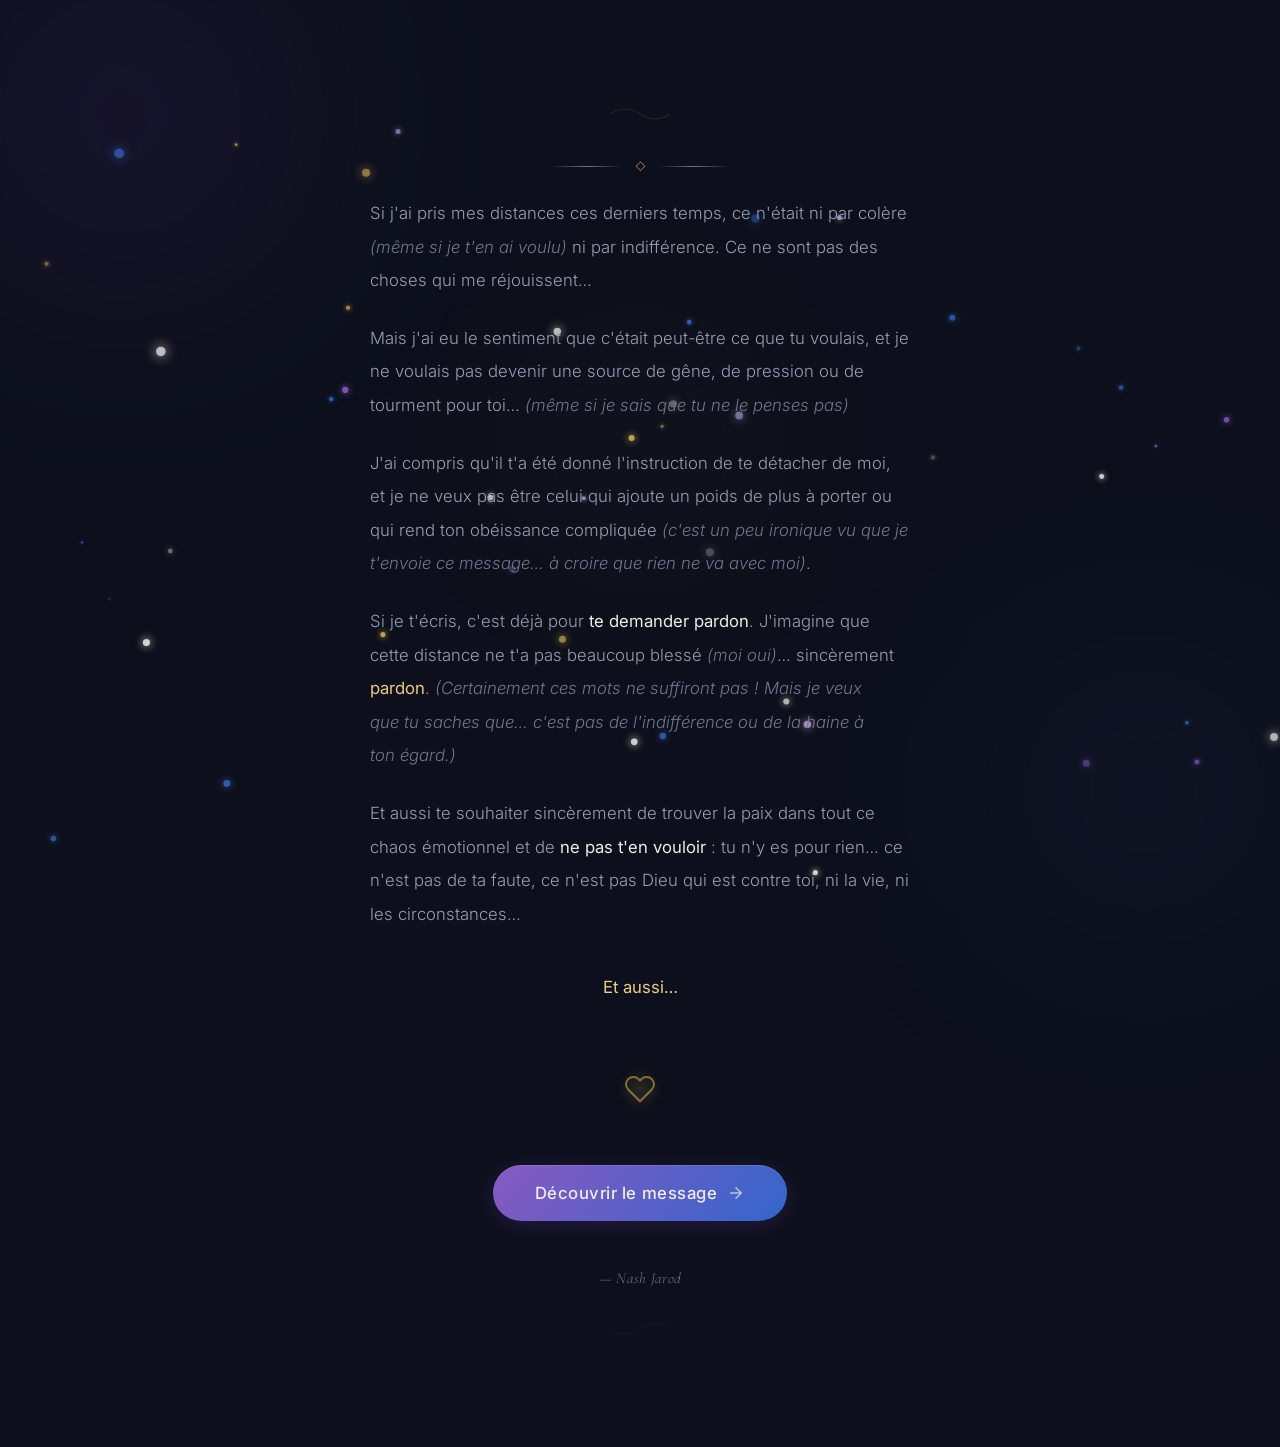
==== message.html @ d1b358be "Add intermediate message page" ====
<!DOCTYPE html>
<html lang="fr">
<head>
    <meta charset="UTF-8">
    <meta name="viewport" content="width=device-width, initial-scale=1.0">
    <title>Ce que j'avais à te dire...</title>
    <meta name="description" content="Un message personnel sincère et touchant.">
    <link rel="preconnect" href="https://fonts.googleapis.com">
    <link rel="preconnect" href="https://fonts.gstatic.com" crossorigin>
    <link href="https://fonts.googleapis.com/css2?family=Cormorant+Garamond:ital,wght@0,300;0,400;0,500;0,600;1,300;1,400&family=Inter:wght@300;400;500&display=swap" rel="stylesheet">
    <link rel="stylesheet" href="style.css">
    <style>
        /* Message page specific styles */
        .message-block {
            font-family: var(--font-body);
            font-weight: 300;
            font-size: clamp(0.95rem, 2.5vw, 1.05rem);
            line-height: 2;
            color: var(--text-secondary);
            max-width: 540px;
            text-align: left;
            margin: 0 auto;
        }

        .message-block p {
            margin-bottom: var(--space-md);
            text-wrap: pretty;
        }

        .message-block .parenthetical {
            color: var(--text-muted);
            font-style: italic;
        }

        .message-block .emphasis {
            color: var(--off-white);
            font-weight: 400;
        }

        .message-block .bold-feel {
            color: var(--gold-light);
            font-weight: 400;
        }
    </style>
</head>
<body>
    <!-- Particle canvas for bokeh / light effects -->
    <canvas id="particles-canvas"></canvas>

    <!-- Soft radial glow overlays -->
    <div class="glow glow-1"></div>
    <div class="glow glow-2"></div>
    <div class="glow glow-3"></div>

    <main class="container">
        <!-- Decorative top flourish -->
        <div class="flourish" aria-hidden="true">
            <svg width="60" height="20" viewBox="0 0 60 20" fill="none">
                <path d="M0 10 Q15 0 30 10 Q45 20 60 10" stroke="url(#goldGrad)" stroke-width="1.2" fill="none" opacity="0.6"/>
                <defs>
                    <linearGradient id="goldGrad" x1="0" y1="0" x2="60" y2="0">
                        <stop offset="0%" stop-color="#c9a84c" stop-opacity="0.3"/>
                        <stop offset="50%" stop-color="#e8d48b" stop-opacity="0.8"/>
                        <stop offset="100%" stop-color="#c9a84c" stop-opacity="0.3"/>
                    </linearGradient>
                </defs>
            </svg>
        </div>

        <!-- Subtle separator -->
        <div class="separator fade-up delay-1" aria-hidden="true">
            <span class="sep-line"></span>
            <span class="sep-diamond">◇</span>
            <span class="sep-line"></span>
        </div>

        <!-- Message blocks -->
        <div class="message-block fade-up delay-2">
            <p>
                Si j'ai pris mes distances ces derniers temps, ce n'était ni par colère <span class="parenthetical">(même si je t'en ai voulu)</span> ni par indifférence. Ce ne sont pas des choses qui me réjouissent…
            </p>

            <p>
                Mais j'ai eu le sentiment que c'était peut-être ce que tu voulais, et je ne voulais pas devenir une source de gêne, de pression ou de tourment pour toi… <span class="parenthetical">(même si je sais que tu ne le penses pas)</span>
            </p>

            <p>
                J'ai compris qu'il t'a été donné l'instruction de te détacher de moi, et je ne veux pas être celui qui ajoute un poids de plus à porter ou qui rend ton obéissance compliquée <span class="parenthetical">(c'est un peu ironique vu que je t'envoie ce message… à croire que rien ne va avec moi)</span>.
            </p>

            <p>
                Si je t'écris, c'est déjà pour <span class="emphasis">te demander pardon</span>. J'imagine que cette distance ne t'a pas beaucoup blessé <span class="parenthetical">(moi oui)</span>… sincèrement <span class="bold-feel">pardon</span>. <span class="parenthetical">(Certainement ces mots ne suffiront pas ! Mais je veux que tu saches que… c'est pas de l'indifférence ou de la haine à ton égard.)</span>
            </p>

            <p>
                Et aussi te souhaiter sincèrement de trouver la paix dans tout ce chaos émotionnel et de <span class="emphasis">ne pas t'en vouloir</span> : tu n'y es pour rien… ce n'est pas de ta faute, ce n'est pas Dieu qui est contre toi, ni la vie, ni les circonstances…
            </p>

            <p class="bold-feel" style="text-align: center; margin-top: var(--space-lg);">
                Et aussi…
            </p>
        </div>

        <!-- Heart icon -->
        <div class="icon-container fade-up delay-3" aria-hidden="true">
            <div class="icon-glow"></div>
            <svg class="heart-icon" width="32" height="32" viewBox="0 0 24 24" fill="none" stroke="currentColor" stroke-width="1.5" stroke-linecap="round" stroke-linejoin="round">
                <path d="M20.84 4.61a5.5 5.5 0 0 0-7.78 0L12 5.67l-1.06-1.06a5.5 5.5 0 0 0-7.78 7.78l1.06 1.06L12 21.23l7.78-7.78 1.06-1.06a5.5 5.5 0 0 0 0-7.78z"/>
            </svg>
        </div>

        <!-- CTA Button -->
        <div class="cta-wrapper fade-up delay-4">
            <a href="https://youtube.com/shorts/BHmHlCQzVkw?si=NHhLkFByhYc4I33e" class="cta-button" id="discover-button" role="button">
                <span class="btn-shimmer"></span>
                <span class="btn-text">Découvrir le message</span>
                <svg class="btn-arrow" width="18" height="18" viewBox="0 0 24 24" fill="none" stroke="currentColor" stroke-width="2" stroke-linecap="round" stroke-linejoin="round">
                    <path d="M5 12h14M12 5l7 7-7 7"/>
                </svg>
            </a>
        </div>

        <!-- Signature -->
        <p class="footer-text fade-up delay-5" id="footer-thanks">
            — Nash Jarod
        </p>

        <!-- Bottom flourish -->
        <div class="flourish bottom-flourish" aria-hidden="true">
            <svg width="60" height="20" viewBox="0 0 60 20" fill="none">
                <path d="M0 10 Q15 20 30 10 Q45 0 60 10" stroke="url(#goldGrad2)" stroke-width="1.2" fill="none" opacity="0.4"/>
                <defs>
                    <linearGradient id="goldGrad2" x1="0" y1="0" x2="60" y2="0">
                        <stop offset="0%" stop-color="#c9a84c" stop-opacity="0.2"/>
                        <stop offset="50%" stop-color="#e8d48b" stop-opacity="0.6"/>
                        <stop offset="100%" stop-color="#c9a84c" stop-opacity="0.2"/>
                    </linearGradient>
                </defs>
            </svg>
        </div>
    </main>

    <script src="script.js"></script>
</body>
</html>
---- style.css ----
/* ============================================================
   DESIGN TOKENS
   ============================================================ */
:root {
    /* Colors */
    --bg-deep:       hsl(230, 35%, 8%);
    --bg-mid:        hsl(240, 28%, 12%);
    --violet-soft:   hsl(265, 40%, 28%);
    --violet-light:  hsl(268, 45%, 55%);
    --blue-night:    hsl(225, 55%, 18%);
    --blue-accent:   hsl(220, 60%, 50%);
    --gold:          hsl(42, 60%, 55%);
    --gold-light:    hsl(42, 70%, 72%);
    --off-white:     hsl(40, 20%, 92%);
    --text-primary:  hsl(40, 15%, 88%);
    --text-secondary:hsl(230, 15%, 65%);
    --text-muted:    hsl(230, 12%, 50%);

    /* Typography */
    --font-display: 'Cormorant Garamond', 'Georgia', serif;
    --font-body:    'Inter', -apple-system, sans-serif;

    /* Spacing */
    --space-xs: 0.5rem;
    --space-sm: 1rem;
    --space-md: 1.5rem;
    --space-lg: 2.5rem;
    --space-xl: 4rem;

    /* Transitions */
    --ease-out-smooth: cubic-bezier(0.22, 1, 0.36, 1);
    --ease-spring:     cubic-bezier(0.34, 1.56, 0.64, 1);
}

/* ============================================================
   RESET & BASE
   ============================================================ */
*,
*::before,
*::after {
    margin: 0;
    padding: 0;
    box-sizing: border-box;
}

html {
    font-size: 16px;
    scroll-behavior: smooth;
    -webkit-font-smoothing: antialiased;
    -moz-osx-font-smoothing: grayscale;
}

body {
    font-family: var(--font-body);
    background: var(--bg-deep);
    color: var(--text-primary);
    min-height: 100vh;
    overflow-x: hidden;
    position: relative;
    display: flex;
    align-items: center;
    justify-content: center;
}

/* ============================================================
   PARTICLE CANVAS
   ============================================================ */
#particles-canvas {
    position: fixed;
    inset: 0;
    width: 100%;
    height: 100%;
    z-index: 0;
    pointer-events: none;
}

/* ============================================================
   GLOW OVERLAYS
   ============================================================ */
.glow {
    position: fixed;
    border-radius: 50%;
    filter: blur(100px);
    pointer-events: none;
    z-index: 0;
}

.glow-1 {
    width: 500px;
    height: 500px;
    top: -15%;
    left: -10%;
    background: radial-gradient(circle, hsla(265, 50%, 35%, 0.25), transparent 70%);
    animation: glowDrift1 18s ease-in-out infinite alternate;
}

.glow-2 {
    width: 400px;
    height: 400px;
    bottom: -10%;
    right: -5%;
    background: radial-gradient(circle, hsla(220, 55%, 30%, 0.2), transparent 70%);
    animation: glowDrift2 22s ease-in-out infinite alternate;
}

.glow-3 {
    width: 300px;
    height: 300px;
    top: 50%;
    left: 50%;
    transform: translate(-50%, -50%);
    background: radial-gradient(circle, hsla(42, 55%, 50%, 0.06), transparent 70%);
    animation: glowPulse 10s ease-in-out infinite;
}

@keyframes glowDrift1 {
    0%   { transform: translate(0, 0) scale(1); }
    100% { transform: translate(60px, 40px) scale(1.15); }
}

@keyframes glowDrift2 {
    0%   { transform: translate(0, 0) scale(1); }
    100% { transform: translate(-50px, -30px) scale(1.1); }
}

@keyframes glowPulse {
    0%, 100% { opacity: 0.4; transform: translate(-50%, -50%) scale(1); }
    50%      { opacity: 0.7; transform: translate(-50%, -50%) scale(1.2); }
}

/* ============================================================
   MAIN CONTAINER
   ============================================================ */
.container {
    position: relative;
    z-index: 1;
    max-width: 640px;
    width: 100%;
    padding: var(--space-xl) var(--space-md);
    margin: var(--space-lg) auto;
    text-align: center;
    display: flex;
    flex-direction: column;
    align-items: center;
    gap: var(--space-md);
}

/* ============================================================
   DECORATIVE FLOURISH
   ============================================================ */
.flourish {
    opacity: 0.7;
    margin-bottom: var(--space-xs);
}

.bottom-flourish {
    margin-top: var(--space-xs);
    margin-bottom: 0;
}

/* ============================================================
   TITLE
   ============================================================ */
.title {
    font-family: var(--font-display);
    font-weight: 400;
    font-size: clamp(1.8rem, 5vw, 2.8rem);
    line-height: 1.3;
    color: var(--off-white);
    letter-spacing: 0.02em;
    text-wrap: balance;
}

.ellipsis {
    color: var(--gold-light);
    font-weight: 300;
}

/* ============================================================
   SEPARATOR
   ============================================================ */
.separator {
    display: flex;
    align-items: center;
    gap: 12px;
    width: 100%;
    max-width: 180px;
}

.sep-line {
    flex: 1;
    height: 1px;
    background: linear-gradient(90deg, transparent, var(--text-muted), transparent);
}

.sep-diamond {
    color: var(--gold);
    font-size: 0.65rem;
    opacity: 0.7;
}

/* ============================================================
   MESSAGE TEXT
   ============================================================ */
.message {
    font-family: var(--font-body);
    font-weight: 300;
    font-size: clamp(0.95rem, 2.5vw, 1.08rem);
    line-height: 1.85;
    color: var(--text-secondary);
    max-width: 520px;
    text-wrap: pretty;
}

.signature {
    font-family: var(--font-display);
    font-weight: 500;
    font-size: clamp(1.2rem, 3vw, 1.5rem);
    color: var(--off-white);
    margin-top: var(--space-md);
    text-align: right;
    font-style: italic;
    letter-spacing: 0.03em;
}

/* ============================================================
   HEART ICON
   ============================================================ */
.icon-container {
    position: relative;
    display: flex;
    align-items: center;
    justify-content: center;
    width: 56px;
    height: 56px;
    margin: var(--space-xs) 0;
}

.icon-glow {
    position: absolute;
    width: 44px;
    height: 44px;
    border-radius: 50%;
    background: radial-gradient(circle, hsla(42, 60%, 55%, 0.15), transparent 70%);
    animation: iconGlow 4s ease-in-out infinite;
}

@keyframes iconGlow {
    0%, 100% { transform: scale(1); opacity: 0.5; }
    50%      { transform: scale(1.5); opacity: 0.8; }
}

.heart-icon {
    color: var(--gold);
    opacity: 0.6;
    animation: heartbeat 4s ease-in-out infinite;
}

@keyframes heartbeat {
    0%, 100% { transform: scale(1); }
    14%      { transform: scale(1.08); }
    28%      { transform: scale(1); }
    42%      { transform: scale(1.05); }
    56%      { transform: scale(1); }
}

/* ============================================================
   CTA BUTTON
   ============================================================ */
.cta-wrapper {
    margin: var(--space-sm) 0;
}

.cta-button {
    position: relative;
    display: inline-flex;
    align-items: center;
    gap: 10px;
    padding: 18px 42px;
    border: none;
    border-radius: 60px;
    background: linear-gradient(135deg, var(--violet-light), var(--blue-accent));
    color: var(--off-white);
    font-family: var(--font-body);
    font-weight: 500;
    font-size: 1.05rem;
    letter-spacing: 0.03em;
    text-decoration: none;
    cursor: pointer;
    overflow: hidden;
    box-shadow:
        0 4px 20px hsla(265, 50%, 40%, 0.3),
        0 1px 3px hsla(0, 0%, 0%, 0.2),
        inset 0 1px 0 hsla(0, 0%, 100%, 0.1);
    transition:
        transform 0.5s var(--ease-spring),
        box-shadow 0.5s var(--ease-out-smooth);
}

.cta-button:hover {
    transform: translateY(-3px) scale(1.03);
    box-shadow:
        0 8px 35px hsla(265, 50%, 40%, 0.45),
        0 2px 8px hsla(0, 0%, 0%, 0.25),
        inset 0 1px 0 hsla(0, 0%, 100%, 0.15);
}

.cta-button:active {
    transform: translateY(-1px) scale(1.01);
    transition-duration: 0.15s;
}

/* Shimmer sweep effect */
.btn-shimmer {
    position: absolute;
    inset: 0;
    background: linear-gradient(
        105deg,
        transparent 30%,
        hsla(0, 0%, 100%, 0.12) 45%,
        hsla(0, 0%, 100%, 0.05) 55%,
        transparent 70%
    );
    transform: translateX(-100%);
    animation: shimmer 5s ease-in-out infinite;
}

@keyframes shimmer {
    0%, 100% { transform: translateX(-100%); }
    40%      { transform: translateX(100%); }
    41%      { transform: translateX(-100%); }
}

.btn-text {
    position: relative;
    z-index: 1;
}

.btn-arrow {
    position: relative;
    z-index: 1;
    opacity: 0.7;
    transition: transform 0.4s var(--ease-spring), opacity 0.3s ease;
}

.cta-button:hover .btn-arrow {
    transform: translateX(4px);
    opacity: 1;
}

/* ============================================================
   FOOTER TEXT
   ============================================================ */
.footer-text {
    font-family: var(--font-display);
    font-weight: 300;
    font-style: italic;
    font-size: 0.95rem;
    color: var(--text-muted);
    letter-spacing: 0.02em;
    margin-top: var(--space-xs);
}

/* ============================================================
   FADE-UP ANIMATIONS (initial state — JS activates them)
   ============================================================ */
.fade-up {
    opacity: 0;
    transform: translateY(28px);
    transition:
        opacity 1s var(--ease-out-smooth),
        transform 1s var(--ease-out-smooth);
}

.fade-up.visible {
    opacity: 1;
    transform: translateY(0);
}

.delay-1 { transition-delay: 0.25s; }
.delay-2 { transition-delay: 0.55s; }
.delay-3 { transition-delay: 0.85s; }
.delay-4 { transition-delay: 1.15s; }
.delay-5 { transition-delay: 1.50s; }

/* ============================================================
   RESPONSIVE
   ============================================================ */
@media (max-width: 640px) {
    .container {
        padding: var(--space-lg) var(--space-sm);
        gap: var(--space-sm);
    }

    .cta-button {
        padding: 16px 34px;
        font-size: 0.98rem;
    }

    .glow-1 { width: 300px; height: 300px; }
    .glow-2 { width: 250px; height: 250px; }
    .glow-3 { width: 200px; height: 200px; }
}

@media (max-width: 380px) {
    .title {
        font-size: 1.6rem;
    }

    .message {
        font-size: 0.92rem;
    }

    .cta-button {
        padding: 14px 28px;
        font-size: 0.92rem;
    }
}

/* ============================================================
   REDUCED MOTION
   ============================================================ */
@media (prefers-reduced-motion: reduce) {
    *,
    *::before,
    *::after {
        animation-duration: 0.01ms !important;
        animation-iteration-count: 1 !important;
        transition-duration: 0.01ms !important;
    }

    .fade-up {
        opacity: 1;
        transform: none;
    }
}
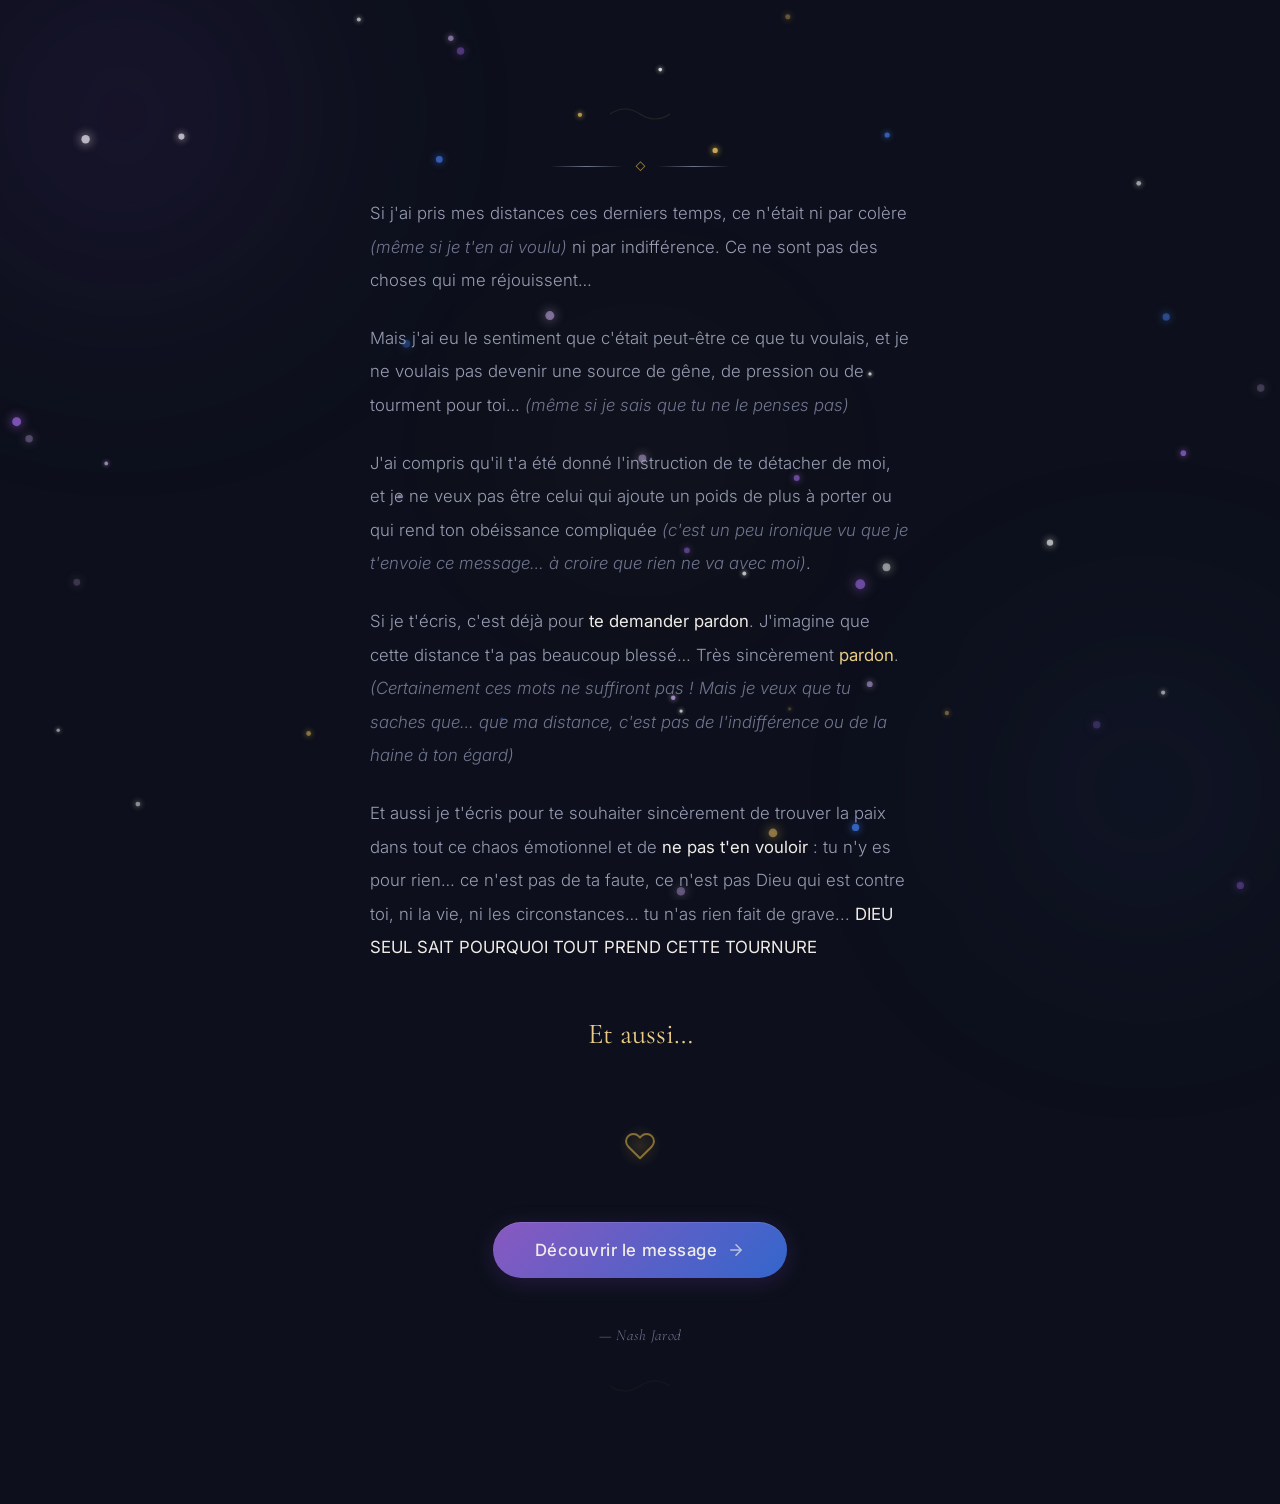
==== commit 1bfe78f5: "Update message text and enlarge Et aussi" ====
--- a/message.html
+++ b/message.html
@@ -89,14 +89,14 @@
             </p>
 
             <p>
-                Si je t'écris, c'est déjà pour <span class="emphasis">te demander pardon</span>. J'imagine que cette distance ne t'a pas beaucoup blessé <span class="parenthetical">(moi oui)</span>… sincèrement <span class="bold-feel">pardon</span>. <span class="parenthetical">(Certainement ces mots ne suffiront pas ! Mais je veux que tu saches que… c'est pas de l'indifférence ou de la haine à ton égard.)</span>
+                Si je t'écris, c'est déjà pour <span class="emphasis">te demander pardon</span>. J'imagine que cette distance t'a pas beaucoup blessé… Très sincèrement <span class="bold-feel">pardon</span>. <span class="parenthetical">(Certainement ces mots ne suffiront pas ! Mais je veux que tu saches que… que ma distance, c'est pas de l'indifférence ou de la haine à ton égard)</span>
             </p>
 
             <p>
-                Et aussi te souhaiter sincèrement de trouver la paix dans tout ce chaos émotionnel et de <span class="emphasis">ne pas t'en vouloir</span> : tu n'y es pour rien… ce n'est pas de ta faute, ce n'est pas Dieu qui est contre toi, ni la vie, ni les circonstances…
+                Et aussi je t'écris pour te souhaiter sincèrement de trouver la paix dans tout ce chaos émotionnel et de <span class="emphasis">ne pas t'en vouloir</span> : tu n'y es pour rien… ce n'est pas de ta faute, ce n'est pas Dieu qui est contre toi, ni la vie, ni les circonstances… tu n'as rien fait de grave... <span class="emphasis">DIEU SEUL SAIT POURQUOI TOUT PREND CETTE TOURNURE</span>
             </p>
 
-            <p class="bold-feel" style="text-align: center; margin-top: var(--space-lg);">
+            <p class="bold-feel" style="text-align: center; margin-top: var(--space-lg); font-size: clamp(1.4rem, 4vw, 1.8rem); font-family: var(--font-display);">
                 Et aussi…
             </p>
         </div>
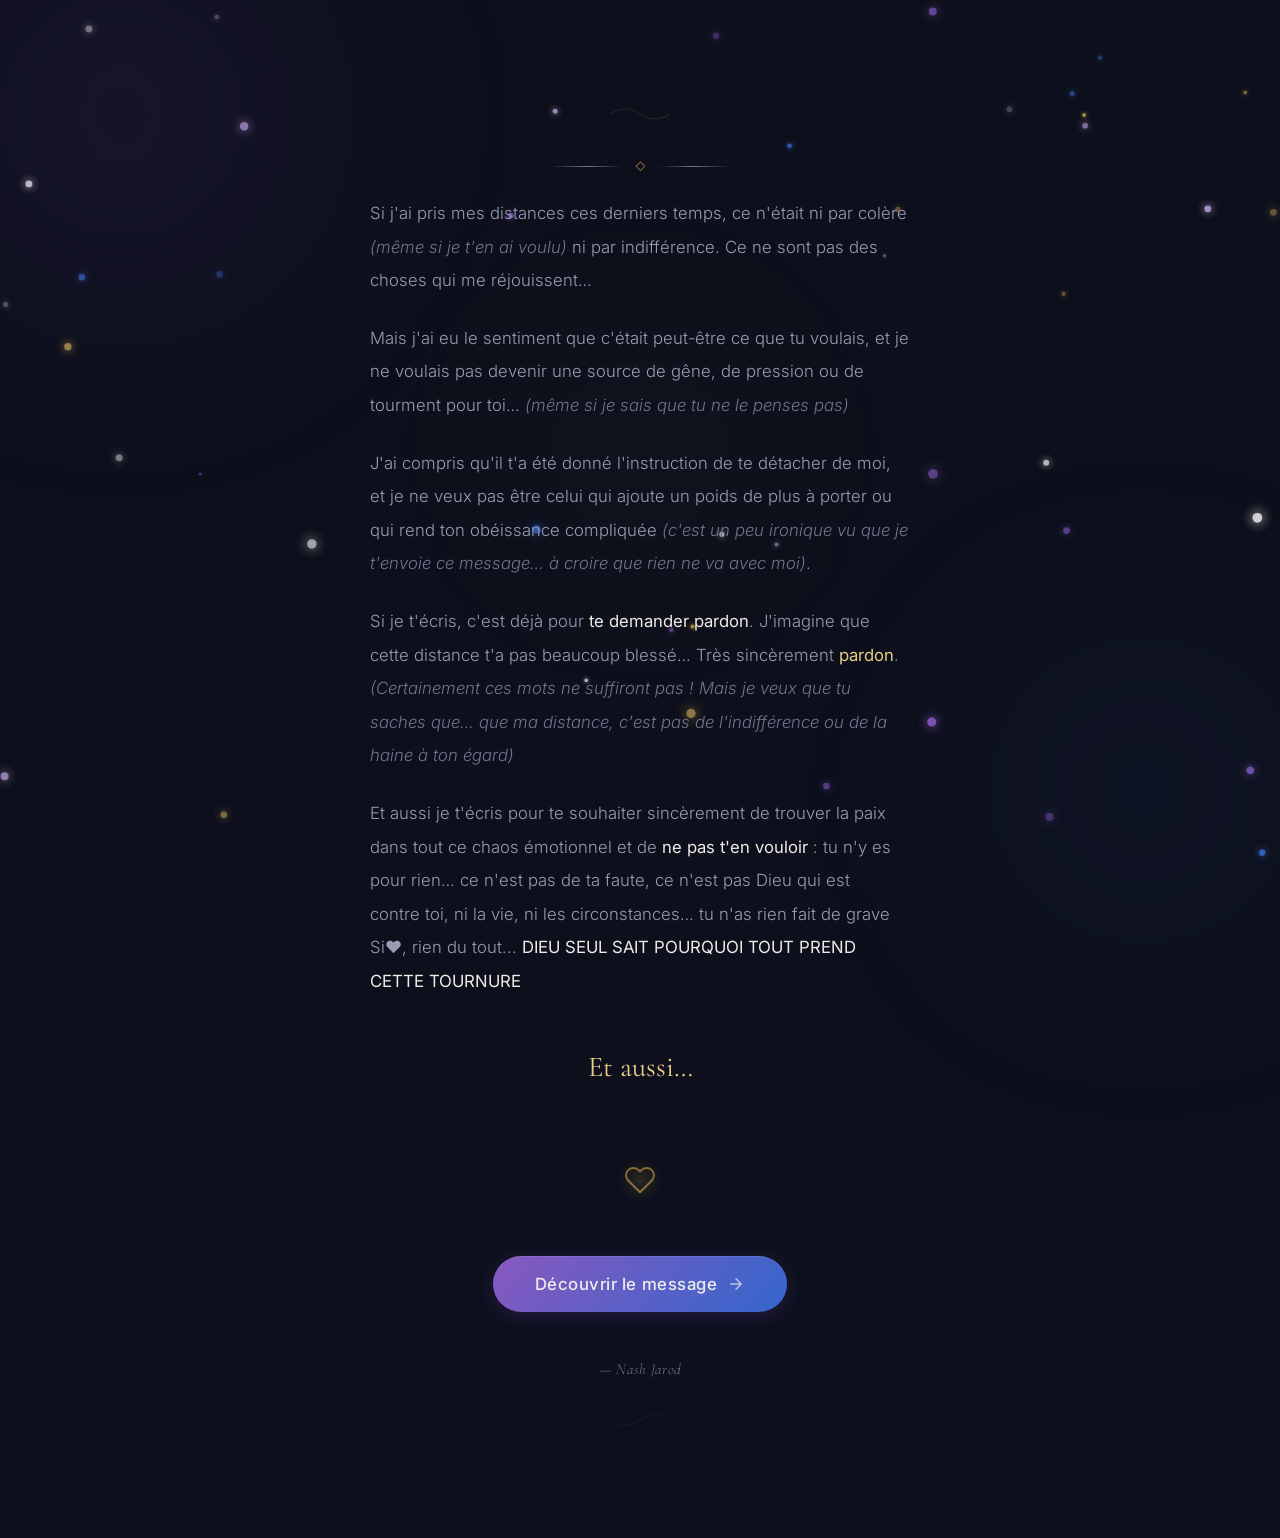
==== commit f5549a88: "Update message text with Si❤️" ====
--- a/message.html
+++ b/message.html
@@ -93,7 +93,7 @@
             </p>
 
             <p>
-                Et aussi je t'écris pour te souhaiter sincèrement de trouver la paix dans tout ce chaos émotionnel et de <span class="emphasis">ne pas t'en vouloir</span> : tu n'y es pour rien… ce n'est pas de ta faute, ce n'est pas Dieu qui est contre toi, ni la vie, ni les circonstances… tu n'as rien fait de grave... <span class="emphasis">DIEU SEUL SAIT POURQUOI TOUT PREND CETTE TOURNURE</span>
+                Et aussi je t'écris pour te souhaiter sincèrement de trouver la paix dans tout ce chaos émotionnel et de <span class="emphasis">ne pas t'en vouloir</span> : tu n'y es pour rien… ce n'est pas de ta faute, ce n'est pas Dieu qui est contre toi, ni la vie, ni les circonstances… tu n'as rien fait de grave Si❤️, rien du tout... <span class="emphasis">DIEU SEUL SAIT POURQUOI TOUT PREND CETTE TOURNURE</span>
             </p>
 
             <p class="bold-feel" style="text-align: center; margin-top: var(--space-lg); font-size: clamp(1.4rem, 4vw, 1.8rem); font-family: var(--font-display);">
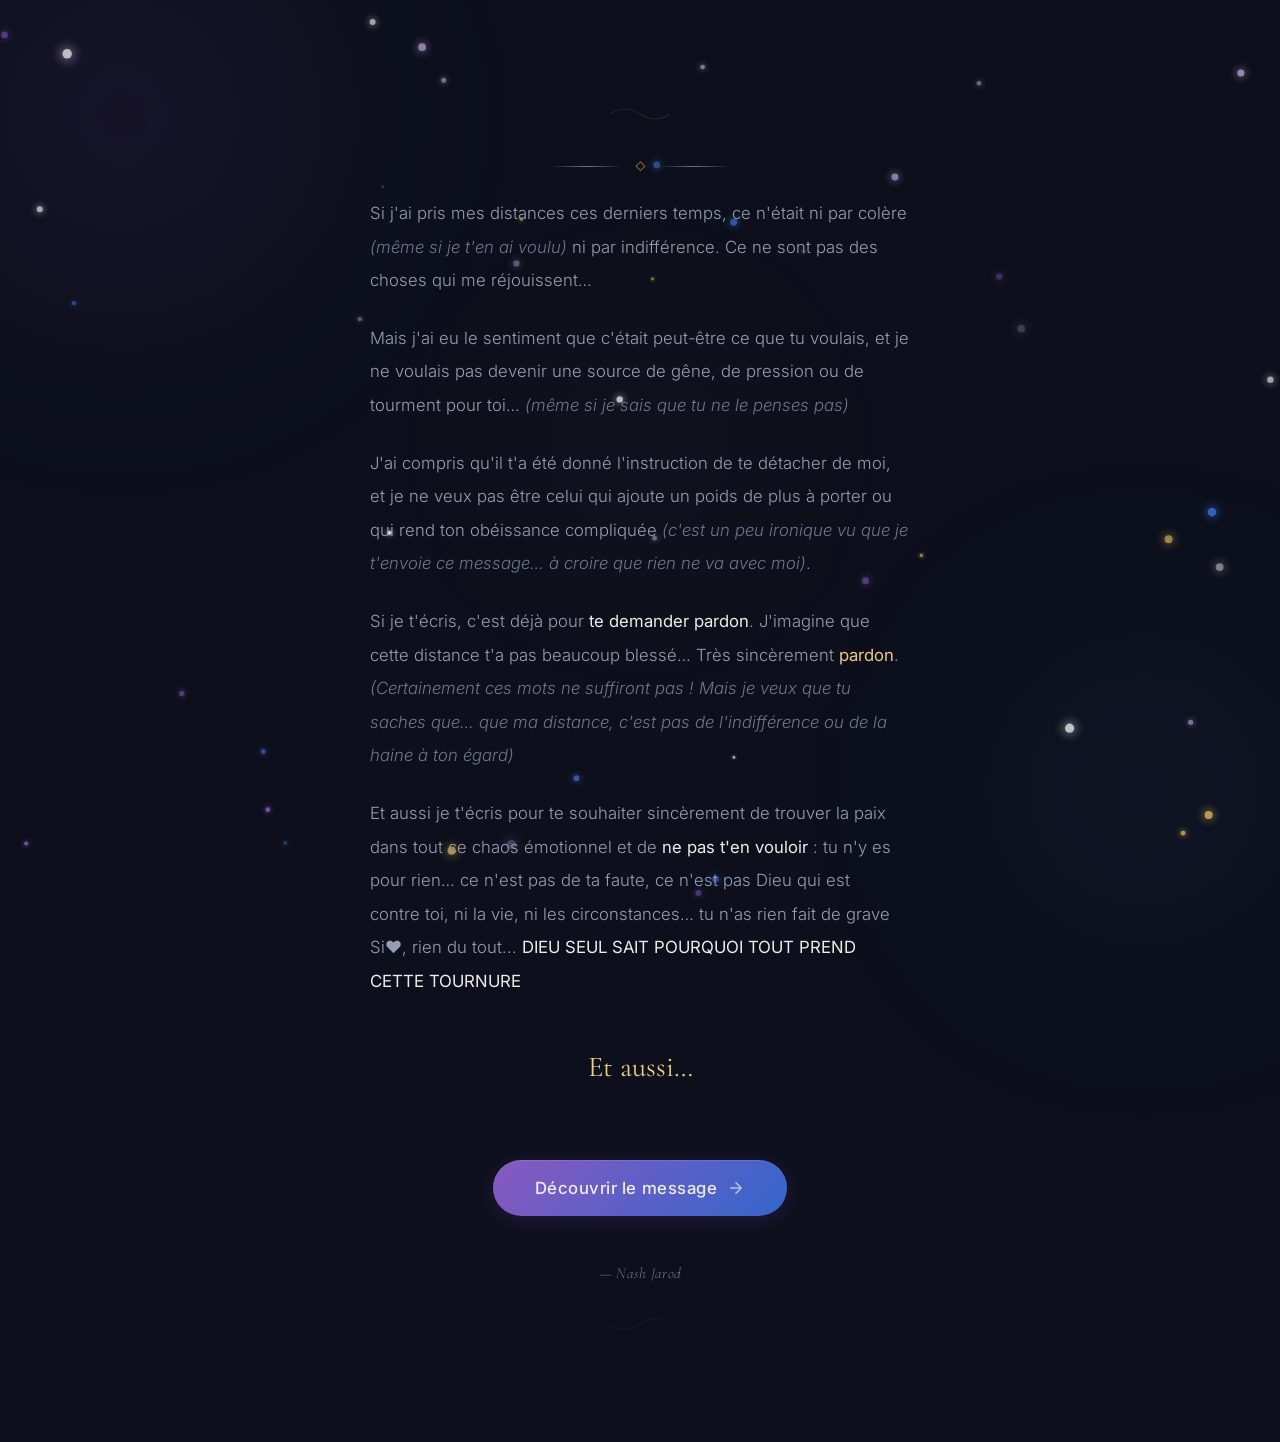
==== commit 9ecdaaa9: "Remove heart icon" ====
--- a/message.html
+++ b/message.html
@@ -101,13 +101,7 @@
             </p>
         </div>
 
-        <!-- Heart icon -->
-        <div class="icon-container fade-up delay-3" aria-hidden="true">
-            <div class="icon-glow"></div>
-            <svg class="heart-icon" width="32" height="32" viewBox="0 0 24 24" fill="none" stroke="currentColor" stroke-width="1.5" stroke-linecap="round" stroke-linejoin="round">
-                <path d="M20.84 4.61a5.5 5.5 0 0 0-7.78 0L12 5.67l-1.06-1.06a5.5 5.5 0 0 0-7.78 7.78l1.06 1.06L12 21.23l7.78-7.78 1.06-1.06a5.5 5.5 0 0 0 0-7.78z"/>
-            </svg>
-        </div>
+
 
         <!-- CTA Button -->
         <div class="cta-wrapper fade-up delay-4">
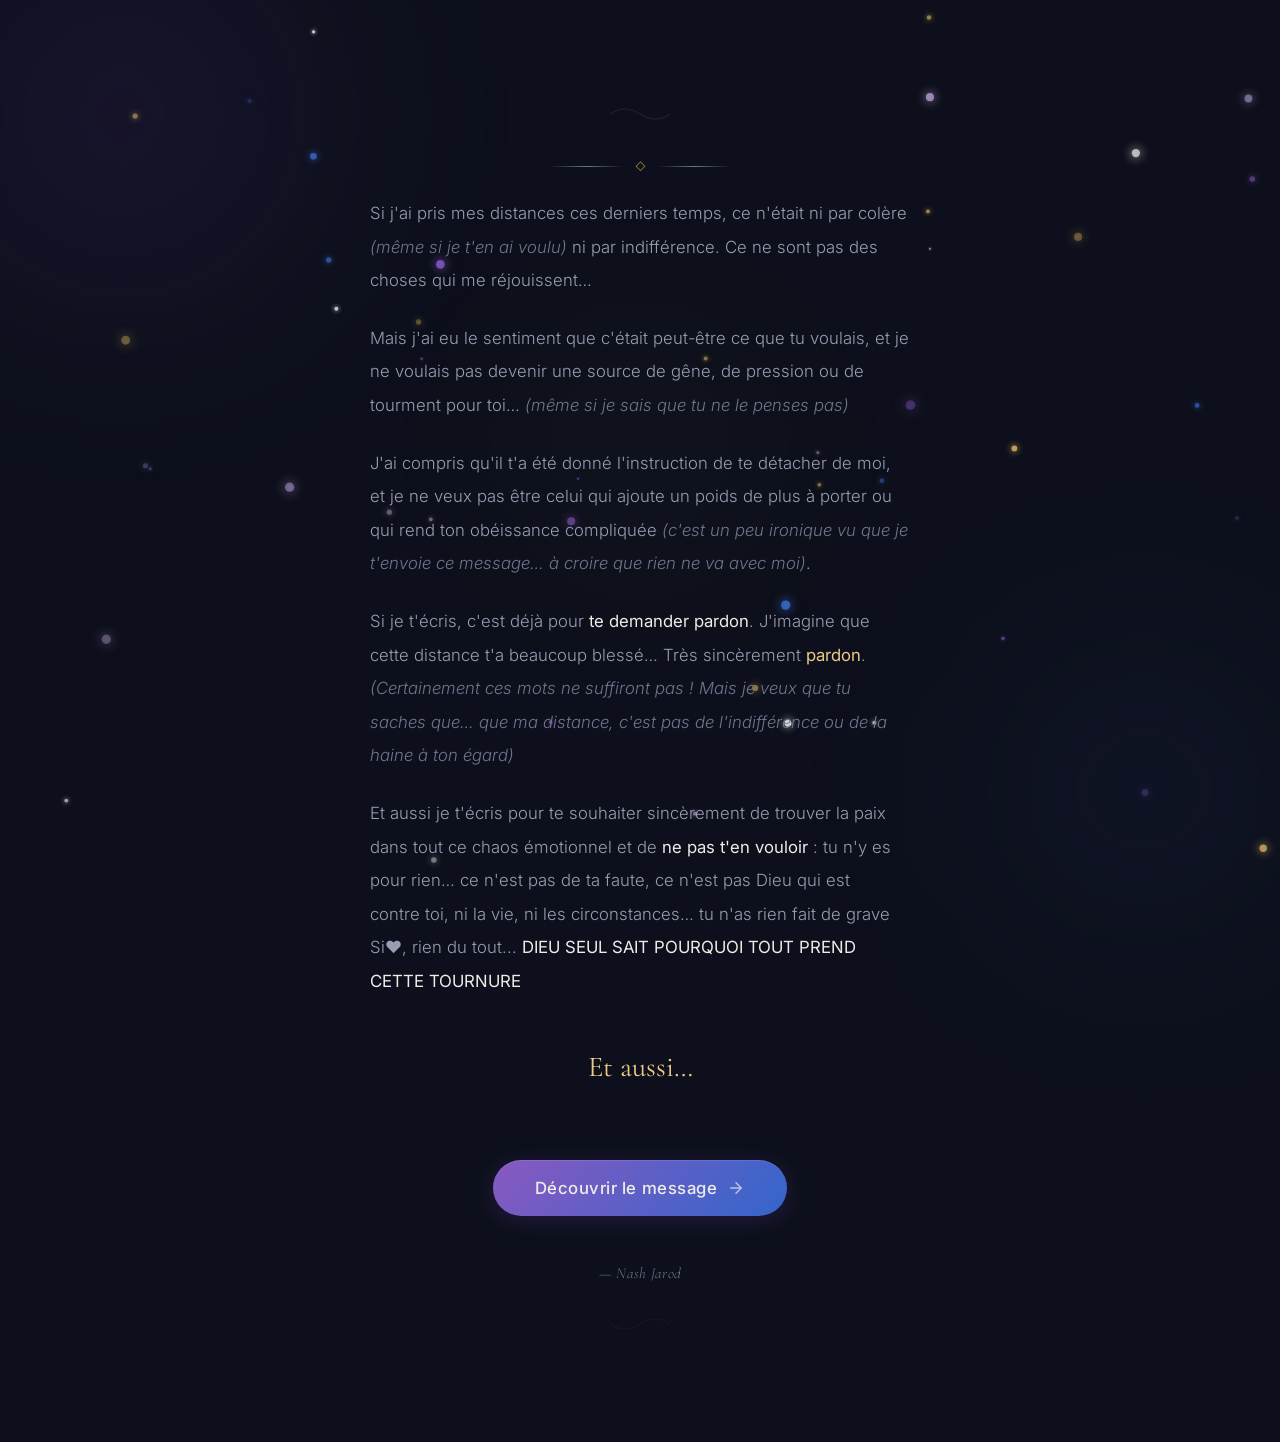
==== commit 71b52044: "Update message text to 'beaucoup blessé'" ====
--- a/message.html
+++ b/message.html
@@ -89,7 +89,7 @@
             </p>
 
             <p>
-                Si je t'écris, c'est déjà pour <span class="emphasis">te demander pardon</span>. J'imagine que cette distance t'a pas beaucoup blessé… Très sincèrement <span class="bold-feel">pardon</span>. <span class="parenthetical">(Certainement ces mots ne suffiront pas ! Mais je veux que tu saches que… que ma distance, c'est pas de l'indifférence ou de la haine à ton égard)</span>
+                Si je t'écris, c'est déjà pour <span class="emphasis">te demander pardon</span>. J'imagine que cette distance t'a beaucoup blessé… Très sincèrement <span class="bold-feel">pardon</span>. <span class="parenthetical">(Certainement ces mots ne suffiront pas ! Mais je veux que tu saches que… que ma distance, c'est pas de l'indifférence ou de la haine à ton égard)</span>
             </p>
 
             <p>
